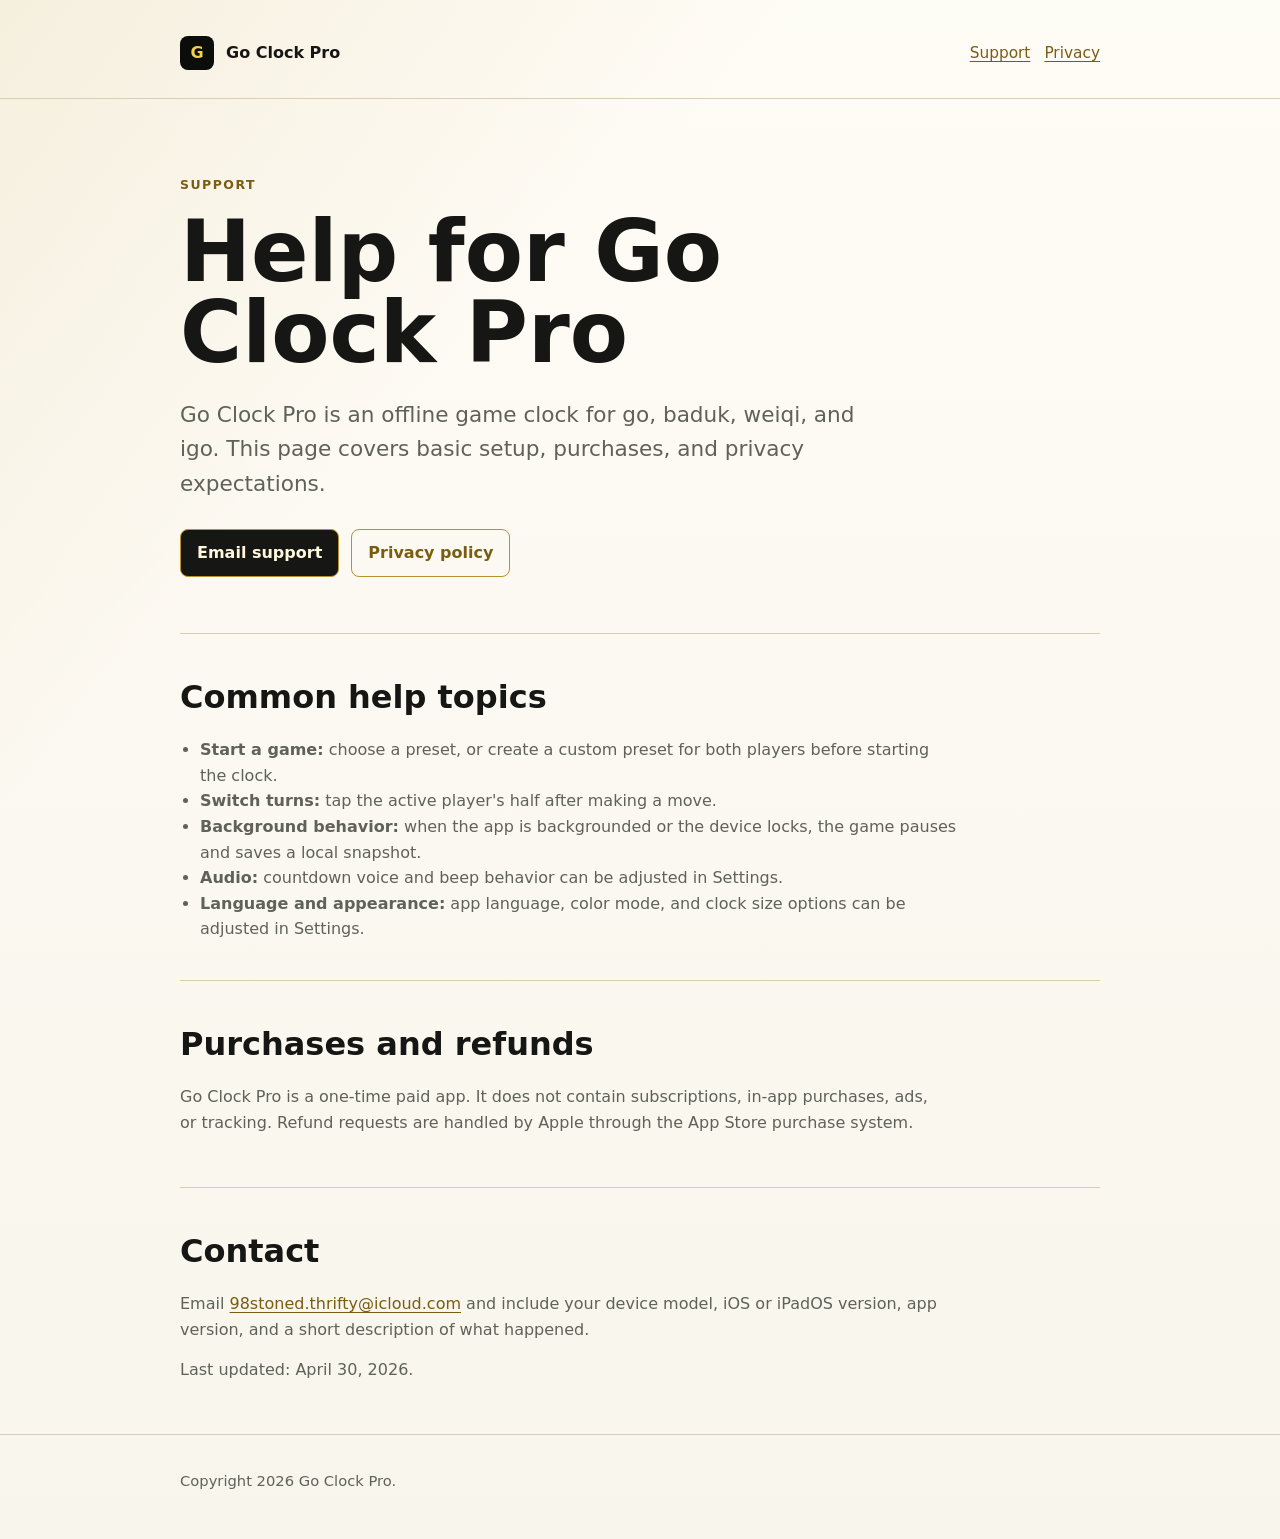
==== support/index.html @ c8eb225a "docs: add app store support pages" ====
<!doctype html>
<html lang="en">
  <head>
    <meta charset="utf-8">
    <meta name="viewport" content="width=device-width, initial-scale=1">
    <title>Support - Go Clock Pro</title>
    <meta
      name="description"
      content="Support for Go Clock Pro, an offline go game clock for iPhone and iPad."
    >
    <link rel="stylesheet" href="../styles.css">
  </head>
  <body>
    <div class="site">
      <header class="masthead">
        <div class="shell nav">
          <a class="brand" href="../" aria-label="Go Clock Pro home">
            <span class="brand-mark" aria-hidden="true">G</span>
            <span>Go Clock Pro</span>
          </a>
          <nav class="links" aria-label="Site navigation">
            <a href="./">Support</a>
            <a href="../privacy/">Privacy</a>
          </nav>
        </div>
      </header>

      <main>
        <section class="shell hero">
          <p class="eyebrow">Support</p>
          <h1>Help for Go Clock Pro</h1>
          <p class="lead">
            Go Clock Pro is an offline game clock for go, baduk, weiqi, and igo.
            This page covers basic setup, purchases, and privacy expectations.
          </p>
          <div class="quick-links">
            <a class="button" href="mailto:98stoned.thrifty@icloud.com">Email support</a>
            <a class="button secondary" href="../privacy/">Privacy policy</a>
          </div>
        </section>

        <section class="shell section">
          <h2>Common help topics</h2>
          <ul>
            <li>
              <strong>Start a game:</strong> choose a preset, or create a custom
              preset for both players before starting the clock.
            </li>
            <li>
              <strong>Switch turns:</strong> tap the active player's half after
              making a move.
            </li>
            <li>
              <strong>Background behavior:</strong> when the app is backgrounded
              or the device locks, the game pauses and saves a local snapshot.
            </li>
            <li>
              <strong>Audio:</strong> countdown voice and beep behavior can be
              adjusted in Settings.
            </li>
            <li>
              <strong>Language and appearance:</strong> app language, color
              mode, and clock size options can be adjusted in Settings.
            </li>
          </ul>
        </section>

        <section class="shell section">
          <h2>Purchases and refunds</h2>
          <p>
            Go Clock Pro is a one-time paid app. It does not contain
            subscriptions, in-app purchases, ads, or tracking. Refund requests
            are handled by Apple through the App Store purchase system.
          </p>
        </section>

        <section class="shell section">
          <h2>Contact</h2>
          <p>
            Email
            <a href="mailto:98stoned.thrifty@icloud.com">98stoned.thrifty@icloud.com</a>
            and include your device model, iOS or iPadOS version, app version,
            and a short description of what happened.
          </p>
          <p class="meta">Last updated: April 30, 2026.</p>
        </section>
      </main>

      <footer class="footer">
        <div class="shell">
          <span>Copyright 2026 Go Clock Pro.</span>
        </div>
      </footer>
    </div>
  </body>
</html>
---- styles.css ----
:root {
  color-scheme: light dark;
  --ink: #161714;
  --muted: #5f6259;
  --paper: #f8f5ec;
  --surface: #fffdf7;
  --line: #d8ceb2;
  --accent: #b9912f;
  --accent-strong: #7a5d12;
  --night: #0b0d0a;
}

* {
  box-sizing: border-box;
}

html {
  font-family: ui-sans-serif, system-ui, -apple-system, BlinkMacSystemFont, "Segoe UI", sans-serif;
  background: var(--paper);
  color: var(--ink);
}

body {
  margin: 0;
  min-height: 100vh;
  line-height: 1.6;
}

a {
  color: var(--accent-strong);
  text-decoration-thickness: 0.08em;
  text-underline-offset: 0.18em;
}

.site {
  min-height: 100vh;
  background:
    linear-gradient(135deg, rgba(185, 145, 47, 0.12), transparent 36rem),
    linear-gradient(180deg, rgba(255, 253, 247, 0.88), rgba(248, 245, 236, 0.98));
}

.shell {
  width: min(100% - 40px, 920px);
  margin: 0 auto;
}

.masthead {
  padding: 36px 0 28px;
  border-bottom: 1px solid var(--line);
}

.nav {
  display: flex;
  flex-wrap: wrap;
  gap: 12px 20px;
  align-items: center;
  justify-content: space-between;
}

.brand {
  display: inline-flex;
  gap: 12px;
  align-items: center;
  color: var(--ink);
  font-weight: 800;
  letter-spacing: 0;
  text-decoration: none;
}

.brand-mark {
  display: inline-grid;
  width: 34px;
  height: 34px;
  place-items: center;
  border-radius: 8px;
  background: var(--night);
  color: #f5cf4f;
  font-weight: 900;
}

.links {
  display: flex;
  flex-wrap: wrap;
  gap: 14px;
  font-size: 0.96rem;
}

.hero {
  padding: 76px 0 56px;
}

.eyebrow {
  margin: 0 0 16px;
  color: var(--accent-strong);
  font-size: 0.78rem;
  font-weight: 800;
  letter-spacing: 0.12em;
  text-transform: uppercase;
}

h1 {
  max-width: 760px;
  margin: 0;
  font-size: clamp(2.55rem, 7vw, 5.3rem);
  line-height: 0.96;
  letter-spacing: 0;
}

.lead {
  max-width: 680px;
  margin: 24px 0 0;
  color: var(--muted);
  font-size: clamp(1.1rem, 2vw, 1.35rem);
}

.section {
  padding: 38px 0;
  border-top: 1px solid var(--line);
}

.section h2 {
  margin: 0 0 14px;
  font-size: clamp(1.45rem, 3vw, 2rem);
  letter-spacing: 0;
}

.section p,
.section li {
  color: var(--muted);
  font-size: 1rem;
}

.section p {
  max-width: 760px;
  margin: 0 0 14px;
}

.section ul {
  max-width: 780px;
  margin: 14px 0 0;
  padding-left: 1.25rem;
}

.quick-links {
  display: flex;
  flex-wrap: wrap;
  gap: 12px;
  margin-top: 28px;
}

.button {
  display: inline-flex;
  min-height: 44px;
  align-items: center;
  justify-content: center;
  padding: 10px 16px;
  border: 1px solid var(--accent);
  border-radius: 8px;
  background: var(--ink);
  color: #fff8dc;
  font-weight: 700;
  text-decoration: none;
}

.button.secondary {
  background: transparent;
  color: var(--accent-strong);
}

.meta {
  color: var(--muted);
  font-size: 0.95rem;
}

.footer {
  padding: 34px 0 46px;
  border-top: 1px solid var(--line);
  color: var(--muted);
  font-size: 0.92rem;
}

@media (prefers-color-scheme: dark) {
  :root {
    --ink: #f6f2e7;
    --muted: #c7c2b2;
    --paper: #0b0d0a;
    --surface: #11140f;
    --line: #393620;
    --accent: #e1bf47;
    --accent-strong: #f2cf54;
    --night: #f2cf54;
  }

  .brand-mark {
    color: #0b0d0a;
  }

  .site {
    background:
      linear-gradient(135deg, rgba(225, 191, 71, 0.14), transparent 32rem),
      linear-gradient(180deg, rgba(11, 13, 10, 0.98), rgba(15, 17, 13, 0.98));
  }

  .button {
    background: #f2cf54;
    color: #0b0d0a;
  }
}

@media (max-width: 640px) {
  .shell {
    width: min(100% - 28px, 920px);
  }

  .hero {
    padding: 52px 0 42px;
  }

  .links {
    width: 100%;
  }
}
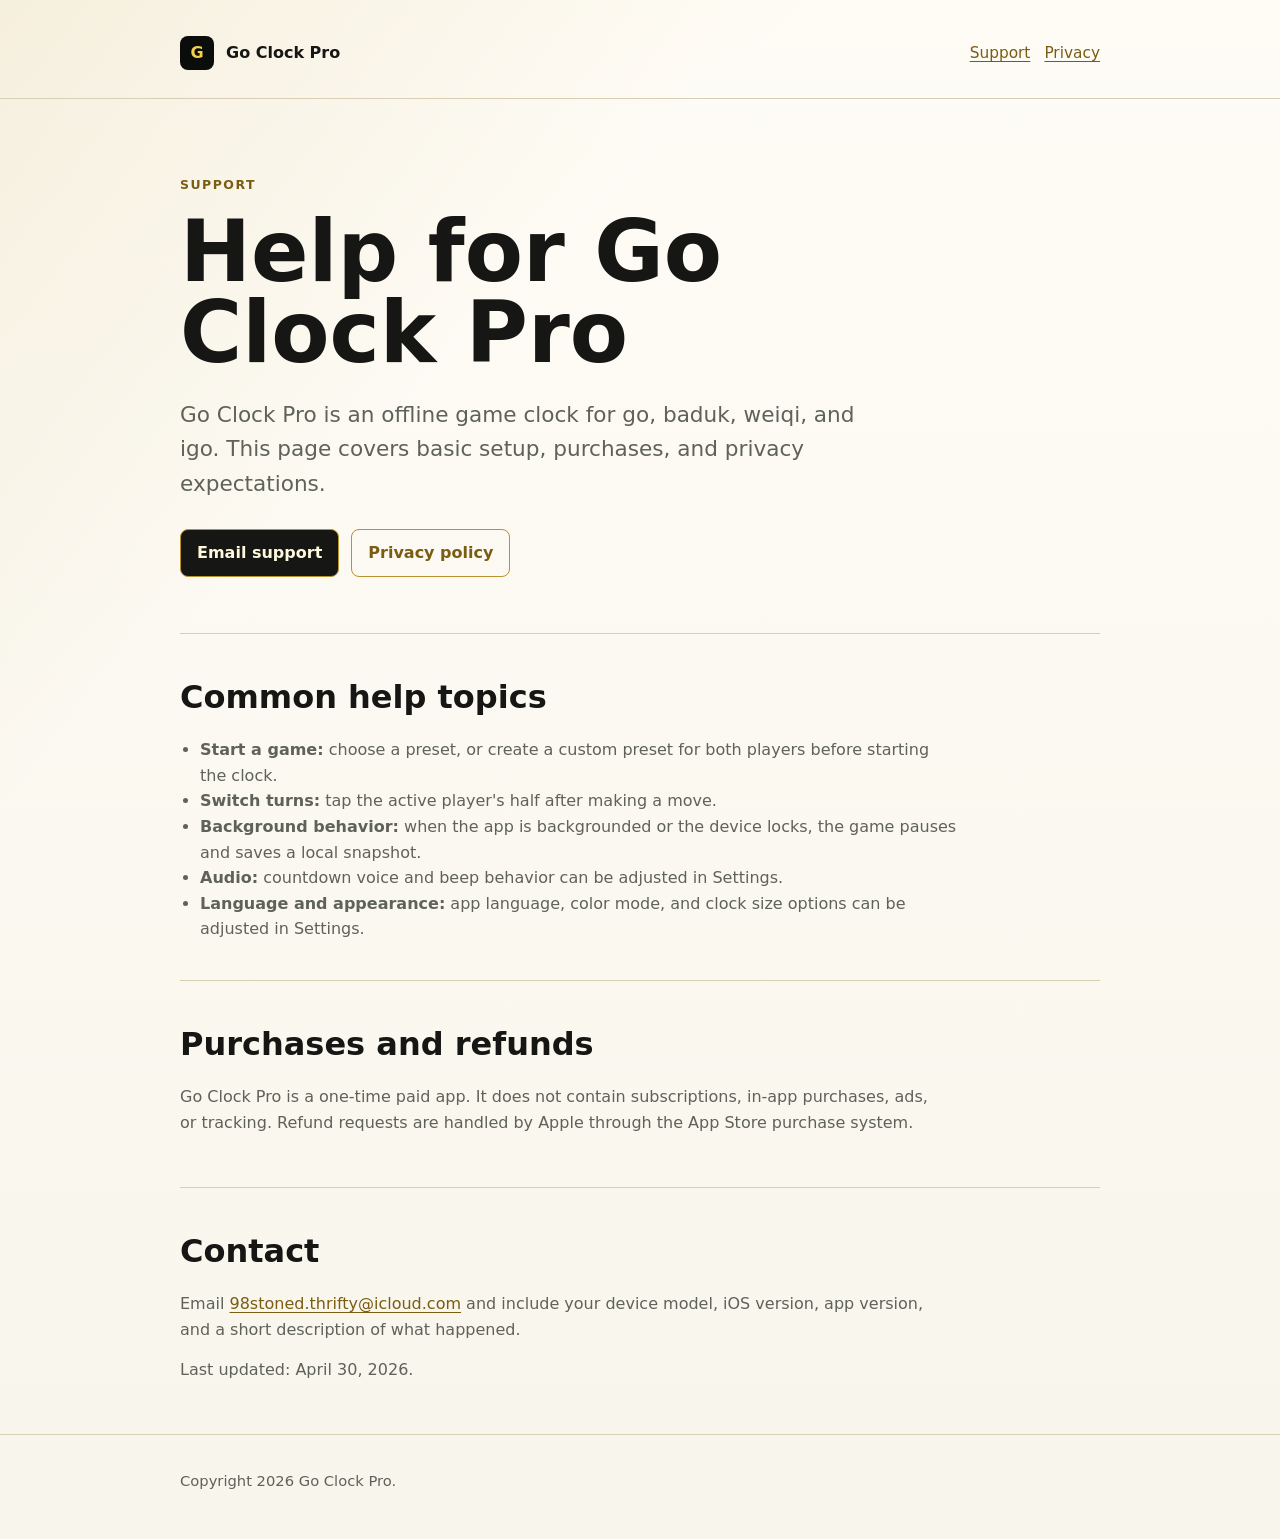
==== commit 6a04c58d: "docs: align support copy with iphone-only" ====
--- a/support/index.html
+++ b/support/index.html
@@ -6,7 +6,7 @@
     <title>Support - Go Clock Pro</title>
     <meta
       name="description"
-      content="Support for Go Clock Pro, an offline go game clock for iPhone and iPad."
+      content="Support for Go Clock Pro, an offline go game clock for iPhone."
     >
     <link rel="stylesheet" href="../styles.css">
   </head>
@@ -79,7 +79,7 @@
           <p>
             Email
             <a href="mailto:98stoned.thrifty@icloud.com">98stoned.thrifty@icloud.com</a>
-            and include your device model, iOS or iPadOS version, app version,
+            and include your device model, iOS version, app version,
             and a short description of what happened.
           </p>
           <p class="meta">Last updated: April 30, 2026.</p>
